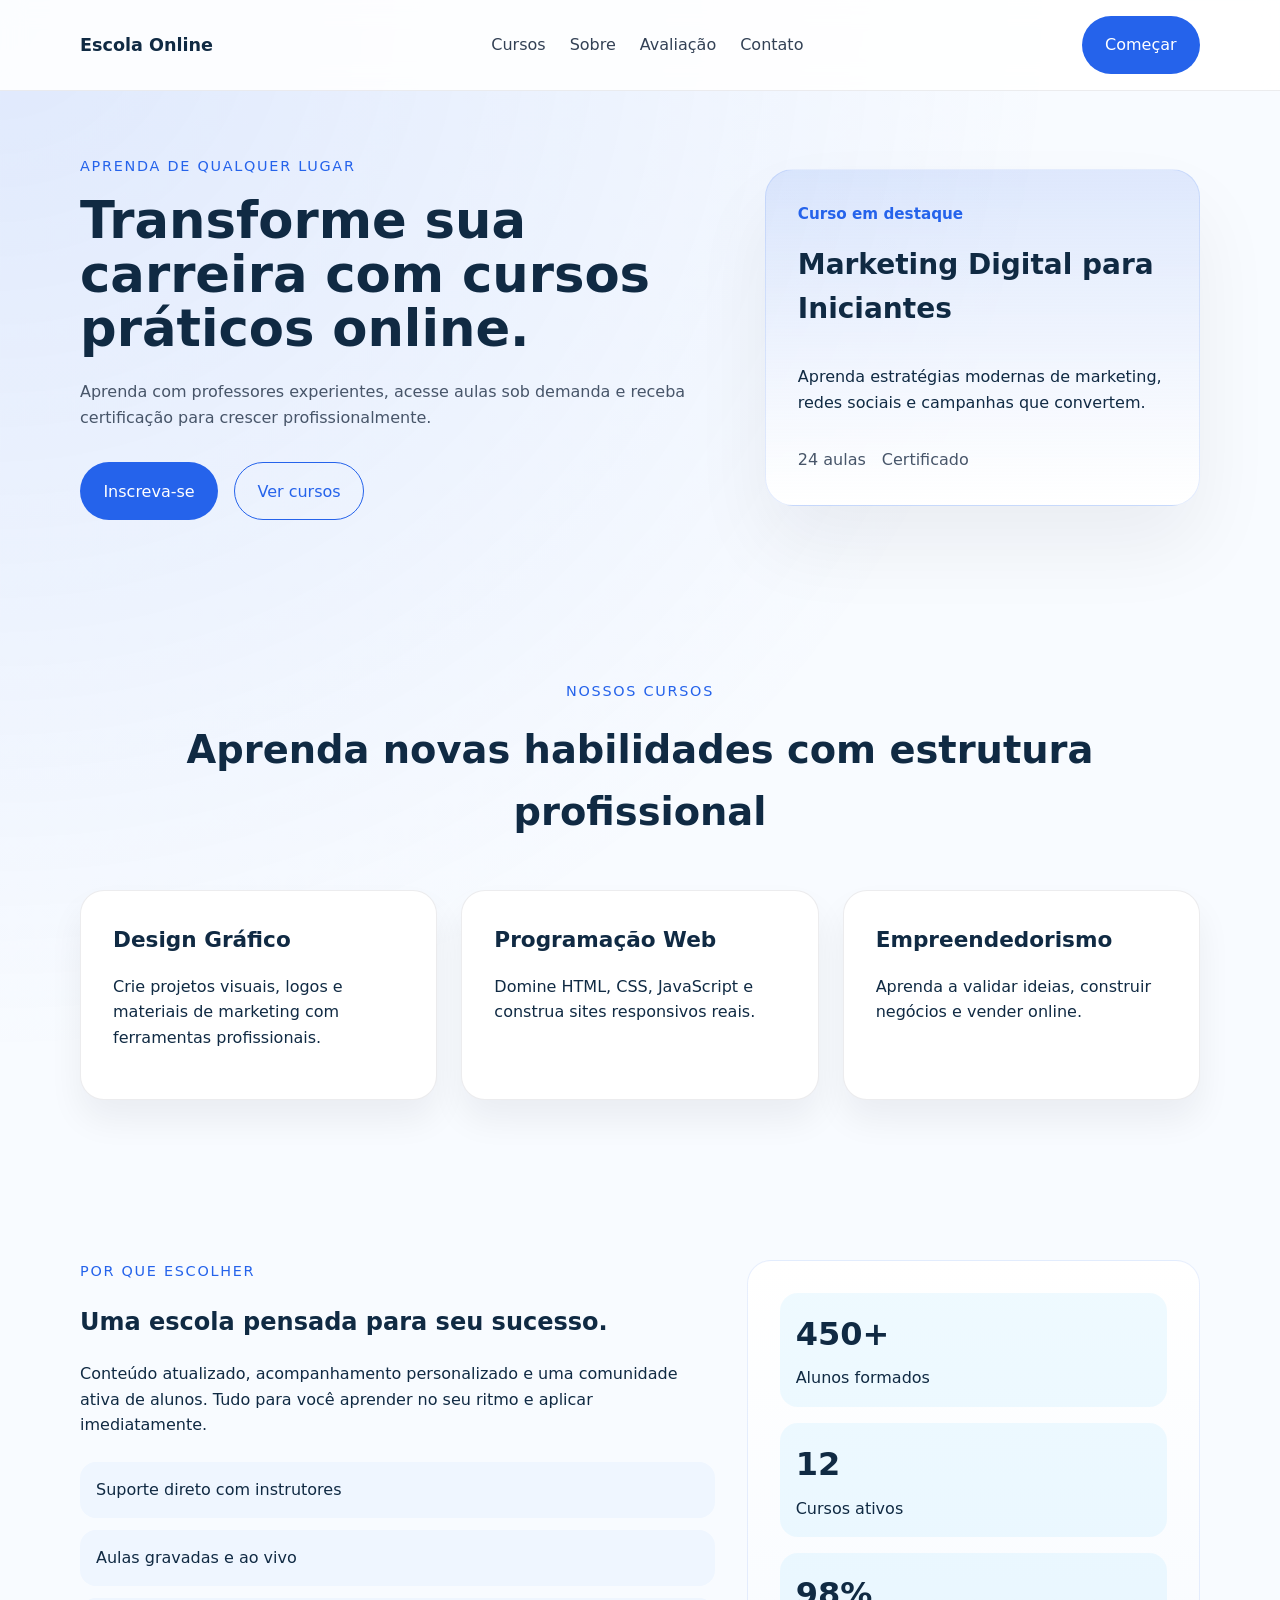
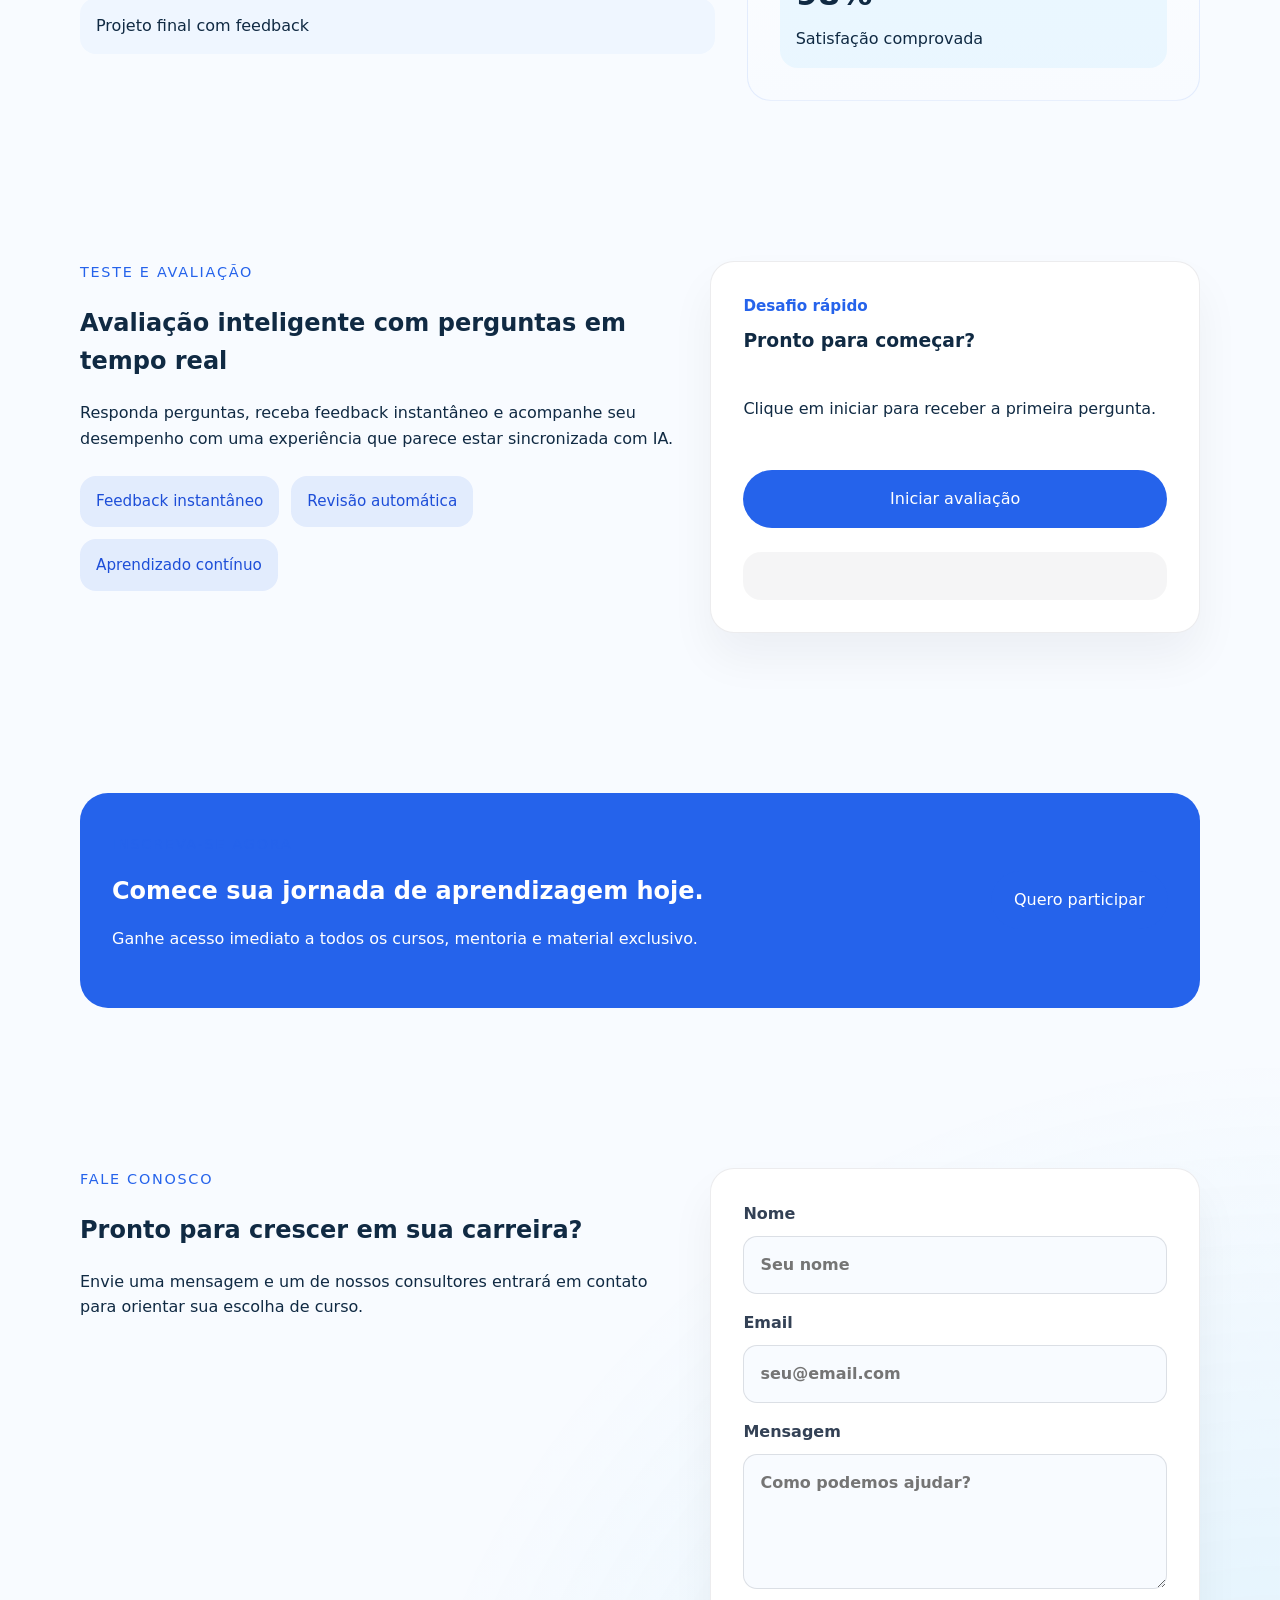
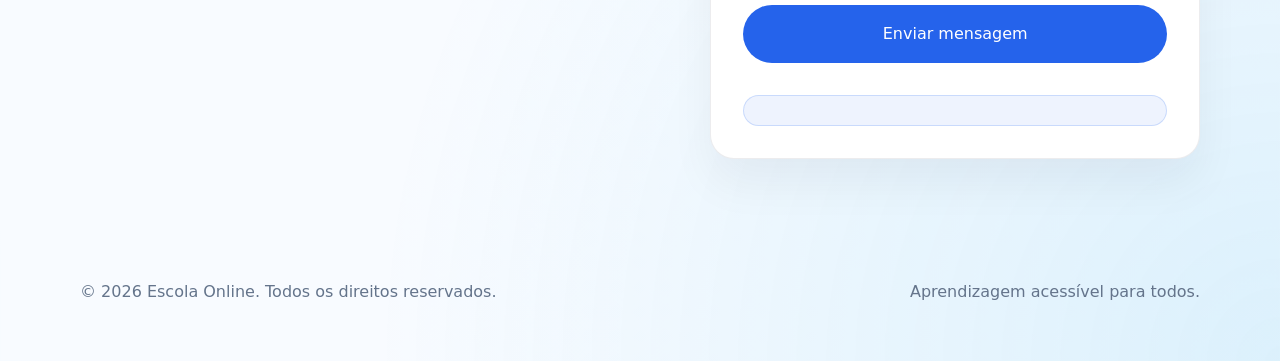
==== index.html @ cf2384f6 "primeiro commit" ====
<!DOCTYPE html>
<html lang="pt-BR">
<head>
    <meta charset="UTF-8">
    <meta name="viewport" content="width=device-width, initial-scale=1.0">
    <title>Escola Online</title>
    <link rel="stylesheet" href="style.css">
</head>
<body>
    <header class="site-header">
        <div class="container header-inner">
            <a class="brand" href="#home">Escola Online</a>
            <nav class="nav-links">
                <a href="#cursos">Cursos</a>
                <a href="#sobre">Sobre</a>
                <a href="#avaliacao">Avaliação</a>
                <a href="#contato">Contato</a>
            </nav>
            <a class="btn btn-primary" href="#inscricao">Começar</a>
        </div>
    </header>

    <main>
        <section id="home" class="hero section">
            <div class="container hero-content">
                <div>
                    <p class="eyebrow">Aprenda de qualquer lugar</p>
                    <h1>Transforme sua carreira com cursos práticos online.</h1>
                    <p class="hero-text">Aprenda com professores experientes, acesse aulas sob demanda e receba certificação para crescer profissionalmente.</p>
                    <div class="hero-actions">
                        <a class="btn btn-primary" href="#inscricao">Inscreva-se</a>
                        <a class="btn btn-outline" href="#cursos">Ver cursos</a>
                    </div>
                </div>
                <div class="hero-card">
                    <div class="hero-card-inner">
                        <p class="card-title">Curso em destaque</p>
                        <h2>Marketing Digital para Iniciantes</h2>
                        <p>Aprenda estratégias modernas de marketing, redes sociais e campanhas que convertem.</p>
                        <div class="course-meta">
                            <span>24 aulas</span>
                            <span>Certificado</span>
                        </div>
                    </div>
                </div>
            </div>
        </section>

        <section id="cursos" class="section courses">
            <div class="container">
                <div class="section-header">
                    <p class="eyebrow">Nossos cursos</p>
                    <h2>Aprenda novas habilidades com estrutura profissional</h2>
                </div>
                <div class="grid cards-grid">
                    <article class="card">
                        <h3>Design Gráfico</h3>
                        <p>Crie projetos visuais, logos e materiais de marketing com ferramentas profissionais.</p>
                    </article>
                    <article class="card">
                        <h3>Programação Web</h3>
                        <p>Domine HTML, CSS, JavaScript e construa sites responsivos reais.</p>
                    </article>
                    <article class="card">
                        <h3>Empreendedorismo</h3>
                        <p>Aprenda a validar ideias, construir negócios e vender online.</p>
                    </article>
                </div>
            </div>
        </section>

        <section id="sobre" class="section about">
            <div class="container about-grid">
                <div>
                    <p class="eyebrow">Por que escolher</p>
                    <h2>Uma escola pensada para seu sucesso.</h2>
                    <p>Conteúdo atualizado, acompanhamento personalizado e uma comunidade ativa de alunos. Tudo para você aprender no seu ritmo e aplicar imediatamente.</p>
                    <ul class="features-list">
                        <li>Suporte direto com instrutores</li>
                        <li>Aulas gravadas e ao vivo</li>
                        <li>Projeto final com feedback</li>
                    </ul>
                </div>
                <div class="stats-card">
                    <div class="stat"><strong>450+</strong><span>Alunos formados</span></div>
                    <div class="stat"><strong>12</strong><span>Cursos ativos</span></div>
                    <div class="stat"><strong>98%</strong><span>Satisfação comprovada</span></div>
                </div>
            </div>
        </section>

        <section id="avaliacao" class="section assessment">
            <div class="container assessment-grid">
                <div>
                    <p class="eyebrow">Teste e avaliação</p>
                    <h2>Avaliação inteligente com perguntas em tempo real</h2>
                    <p>Responda perguntas, receba feedback instantâneo e acompanhe seu desempenho com uma experiência que parece estar sincronizada com IA.</p>
                    <div class="assessment-meta">
                        <span>Feedback instantâneo</span>
                        <span>Revisão automática</span>
                        <span>Aprendizado contínuo</span>
                    </div>
                </div>
                <div class="quiz-card">
                    <div class="quiz-header">
                        <p class="card-title">Desafio rápido</p>
                        <h3 id="quiz-status">Pronto para começar?</h3>
                    </div>
                    <div id="quiz-area" class="quiz-area">
                        <p class="quiz-prompt">Clique em iniciar para receber a primeira pergunta.</p>
                        <div id="quiz-options" class="quiz-options"></div>
                        <button class="btn btn-primary" id="quiz-action" type="button">Iniciar avaliação</button>
                    </div>
                    <div id="quiz-result" class="quiz-result" aria-live="polite"></div>
                </div>
            </div>
        </section>

        <section id="inscricao" class="section signup">
            <div class="container signup-card">
                <div>
                    <p class="eyebrow">Inscreva-se agora</p>
                    <h2>Comece sua jornada de aprendizagem hoje.</h2>
                    <p>Ganhe acesso imediato a todos os cursos, mentoria e material exclusivo.</p>
                </div>
                <a class="btn btn-primary" href="#contato">Quero participar</a>
            </div>
        </section>

        <section id="contato" class="section contact">
            <div class="container contact-grid">
                <div>
                    <p class="eyebrow">Fale conosco</p>
                    <h2>Pronto para crescer em sua carreira?</h2>
                    <p>Envie uma mensagem e um de nossos consultores entrará em contato para orientar sua escolha de curso.</p>
                </div>
                <form id="contact-form" class="contact-form">
                    <label>
                        Nome
                        <input type="text" placeholder="Seu nome" required>
                    </label>
                    <label>
                        Email
                        <input type="email" placeholder="seu@email.com" required>
                    </label>
                    <label>
                        Mensagem
                        <textarea rows="4" placeholder="Como podemos ajudar?" required></textarea>
                    </label>
                    <button class="btn btn-primary" type="submit">Enviar mensagem</button>
                    <div id="form-message" class="form-message" aria-live="polite"></div>
                </form>
            </div>
        </section>
    </main>

    <footer class="site-footer">
        <div class="container footer-inner">
            <p>© <span id="year">2026</span> Escola Online. Todos os direitos reservados.</p>
            <p>Aprendizagem acessível para todos.</p>
        </div>
    </footer>
    <script src="script.js"></script>
</body>
</html>
---- style.css ----
/* Estilos básicos para a escola online */
:root {
    color-scheme: light;
    font-family: Inter, system-ui, sans-serif;
    font-size: 16px;
    line-height: 1.6;
    color: #102a43;
    background: #f8fbff;
    accent-color: #2563eb;
}

* {
    box-sizing: border-box;
}

html, body {
    margin: 0;
    min-height: 100%;
}

body {
    background: radial-gradient(circle at top left, rgba(37, 99, 235, 0.12), transparent 28%),
                radial-gradient(circle at bottom right, rgba(14, 165, 233, 0.12), transparent 24%),
                #f8fbff;
}

img, svg {
    max-width: 100%;
    display: block;
}

a {
    color: inherit;
    text-decoration: none;
}

button, input, textarea, a.btn {
    font: inherit;
}

.container {
    width: min(1120px, calc(100% - 2rem));
    margin: 0 auto;
}

.site-header {
    background: rgba(255, 255, 255, 0.88);
    position: sticky;
    top: 0;
    z-index: 50;
    backdrop-filter: blur(12px);
    border-bottom: 1px solid rgba(15, 23, 42, 0.08);
}

.header-inner {
    display: flex;
    align-items: center;
    justify-content: space-between;
    gap: 1rem;
    padding: 1rem 0;
}

.brand {
    font-weight: 700;
    font-size: 1.1rem;
}

.nav-links {
    display: flex;
    gap: 1.5rem;
    flex-wrap: wrap;
}

.nav-links a {
    color: #334155;
    transition: color 0.2s ease;
}

.nav-links a:hover {
    color: #2563eb;
}

.btn {
    display: inline-flex;
    align-items: center;
    justify-content: center;
    padding: 0.95rem 1.4rem;
    border-radius: 999px;
    border: 1px solid transparent;
    cursor: pointer;
    transition: transform 0.2s ease, background-color 0.2s ease, color 0.2s ease, box-shadow 0.2s ease;
}

.btn:hover {
    transform: translateY(-1px);
}

.btn-primary {
    background: #2563eb;
    color: #ffffff;
}

.btn-outline {
    background: transparent;
    color: #2563eb;
    border-color: #2563eb;
}

.section {
    padding: 5rem 0;
}

.hero {
    padding-top: 4rem;
}

.hero-content {
    display: grid;
    grid-template-columns: 1.2fr 0.8fr;
    gap: 2rem;
    align-items: center;
}

.eyebrow {
    margin: 0 0 1rem;
    font-size: 0.9rem;
    letter-spacing: 0.12em;
    text-transform: uppercase;
    color: #2563eb;
}

.hero h1 {
    margin: 0 0 1.5rem;
    font-size: clamp(2.5rem, 4vw, 4rem);
    line-height: 1.05;
}

.hero-text {
    max-width: 42rem;
    margin: 0 0 2rem;
    color: #475569;
}

.hero-actions {
    display: flex;
    gap: 1rem;
    flex-wrap: wrap;
}

.hero-card {
    background: linear-gradient(180deg, rgba(37, 99, 235, 0.12), #ffffff);
    border: 1px solid rgba(37, 99, 235, 0.12);
    border-radius: 28px;
    padding: 2rem;
    box-shadow: 0 40px 80px rgba(15, 23, 42, 0.06);
}

.hero-card-inner {
    display: grid;
    gap: 1rem;
}

.card-title {
    margin: 0;
    font-size: 0.95rem;
    font-weight: 700;
    color: #2563eb;
}

.hero-card h2 {
    margin: 0;
    font-size: 1.75rem;
}

.course-meta {
    display: flex;
    gap: 1rem;
    color: #475569;
}

.section-header {
    text-align: center;
    margin-bottom: 3rem;
}

.section-header h2 {
    margin: 0.5rem 0 0;
    font-size: clamp(2rem, 3vw, 2.75rem);
}

.cards-grid {
    display: grid;
    grid-template-columns: repeat(3, minmax(0, 1fr));
    gap: 1.5rem;
}

.card {
    padding: 2rem;
    border-radius: 24px;
    background: #ffffff;
    border: 1px solid rgba(15, 23, 42, 0.08);
    box-shadow: 0 20px 35px rgba(15, 23, 42, 0.06);
}

.card h3 {
    margin-top: 0;
    margin-bottom: 1rem;
    font-size: 1.35rem;
}

.about-grid {
    display: grid;
    grid-template-columns: 1.4fr 1fr;
    gap: 2rem;
    align-items: flex-start;
}

.assessment-grid {
    display: grid;
    grid-template-columns: 1.1fr 0.9fr;
    gap: 2rem;
    align-items: stretch;
}

.assessment-meta {
    display: flex;
    flex-wrap: wrap;
    gap: 0.75rem;
    margin-top: 1.5rem;
}

.assessment-meta span {
    background: rgba(37, 99, 235, 0.1);
    color: #1d4ed8;
    padding: 0.85rem 1rem;
    border-radius: 16px;
    font-size: 0.95rem;
}

.quiz-card {
    background: #ffffff;
    border: 1px solid rgba(15, 23, 42, 0.08);
    border-radius: 24px;
    padding: 2rem;
    box-shadow: 0 25px 45px rgba(15, 23, 42, 0.05);
    display: grid;
    gap: 1.5rem;
}

.quiz-header h3 {
    margin: 0.5rem 0 0;
}

.quiz-area {
    display: grid;
    gap: 1rem;
}

.quiz-options {
    display: grid;
    gap: 0.85rem;
}

.quiz-option {
    padding: 1rem 1rem;
    background: #f8fbff;
    border: 1px solid rgba(37, 99, 235, 0.18);
    border-radius: 16px;
    cursor: pointer;
    transition: background-color 0.2s ease, transform 0.2s ease;
}

.quiz-option:hover {
    background: rgba(37, 99, 235, 0.12);
}

.quiz-option.selected {
    border-color: #2563eb;
    background: rgba(37, 99, 235, 0.18);
}

.quiz-result {
    min-height: 3rem;
    padding: 1rem;
    border-radius: 18px;
    background: rgba(15, 23, 42, 0.04);
    color: #334155;
    font-weight: 600;
}

.features-list {
    list-style: none;
    padding: 0;
    margin: 1.5rem 0 0;
    display: grid;
    gap: 0.75rem;
}

.features-list li {
    background: #eff6ff;
    padding: 0.95rem 1rem;
    border-radius: 16px;
}

.stats-card {
    display: grid;
    gap: 1rem;
    background: linear-gradient(180deg, #ffffff 0%, #f8fbff 100%);
    border: 1px solid rgba(37, 99, 235, 0.1);
    border-radius: 24px;
    padding: 2rem;
}

.stat {
    display: grid;
    gap: 0.35rem;
    padding: 1rem;
    border-radius: 18px;
    background: rgba(56, 189, 248, 0.08);
}

.stat strong {
    font-size: 2rem;
    display: block;
}

.signup-card {
    display: flex;
    flex-wrap: wrap;
    justify-content: space-between;
    gap: 1.5rem;
    align-items: center;
    background: #2563eb;
    border-radius: 28px;
    color: #ffffff;
    padding: 2.5rem 2rem;
}

.signup-card h2 {
    margin: 0 0 0.75rem;
}

.contact-grid {
    display: grid;
    grid-template-columns: 1.1fr 0.9fr;
    gap: 2rem;
    align-items: start;
}

.contact-form {
    display: grid;
    gap: 1rem;
    background: #ffffff;
    padding: 2rem;
    border-radius: 24px;
    border: 1px solid rgba(15, 23, 42, 0.08);
    box-shadow: 0 25px 45px rgba(15, 23, 42, 0.05);
}

.contact-form label {
    display: grid;
    gap: 0.6rem;
    color: #334155;
    font-weight: 600;
}

.contact-form input,
.contact-form textarea {
    width: 100%;
    border: 1px solid rgba(15, 23, 42, 0.12);
    border-radius: 14px;
    padding: 0.95rem 1rem;
    color: #102a43;
    background: #f8fbff;
}

.contact-form textarea {
    resize: vertical;
}

.form-message {
    margin-top: 1rem;
    padding: 1rem 1rem 0.85rem;
    border-radius: 16px;
    background: rgba(37, 99, 235, 0.08);
    color: #1d4ed8;
    border: 1px solid rgba(37, 99, 235, 0.18);
    font-size: 0.95rem;
}

.site-footer {
    padding: 1.5rem 0 2.5rem;
}

.footer-inner {
    display: flex;
    justify-content: space-between;
    gap: 1rem;
    color: #64748b;
    flex-wrap: wrap;
}

@media (max-width: 900px) {
    .hero-content,
    .about-grid,
    .contact-grid {
        grid-template-columns: 1fr;
    }

    .cards-grid {
        grid-template-columns: 1fr;
    }
}

@media (max-width: 680px) {
    .header-inner {
        flex-direction: column;
        align-items: stretch;
    }

    .nav-links {
        justify-content: center;
    }

    .hero {
        padding-top: 2rem;
    }

    .signup-card {
        text-align: center;
        justify-content: center;
    }
}
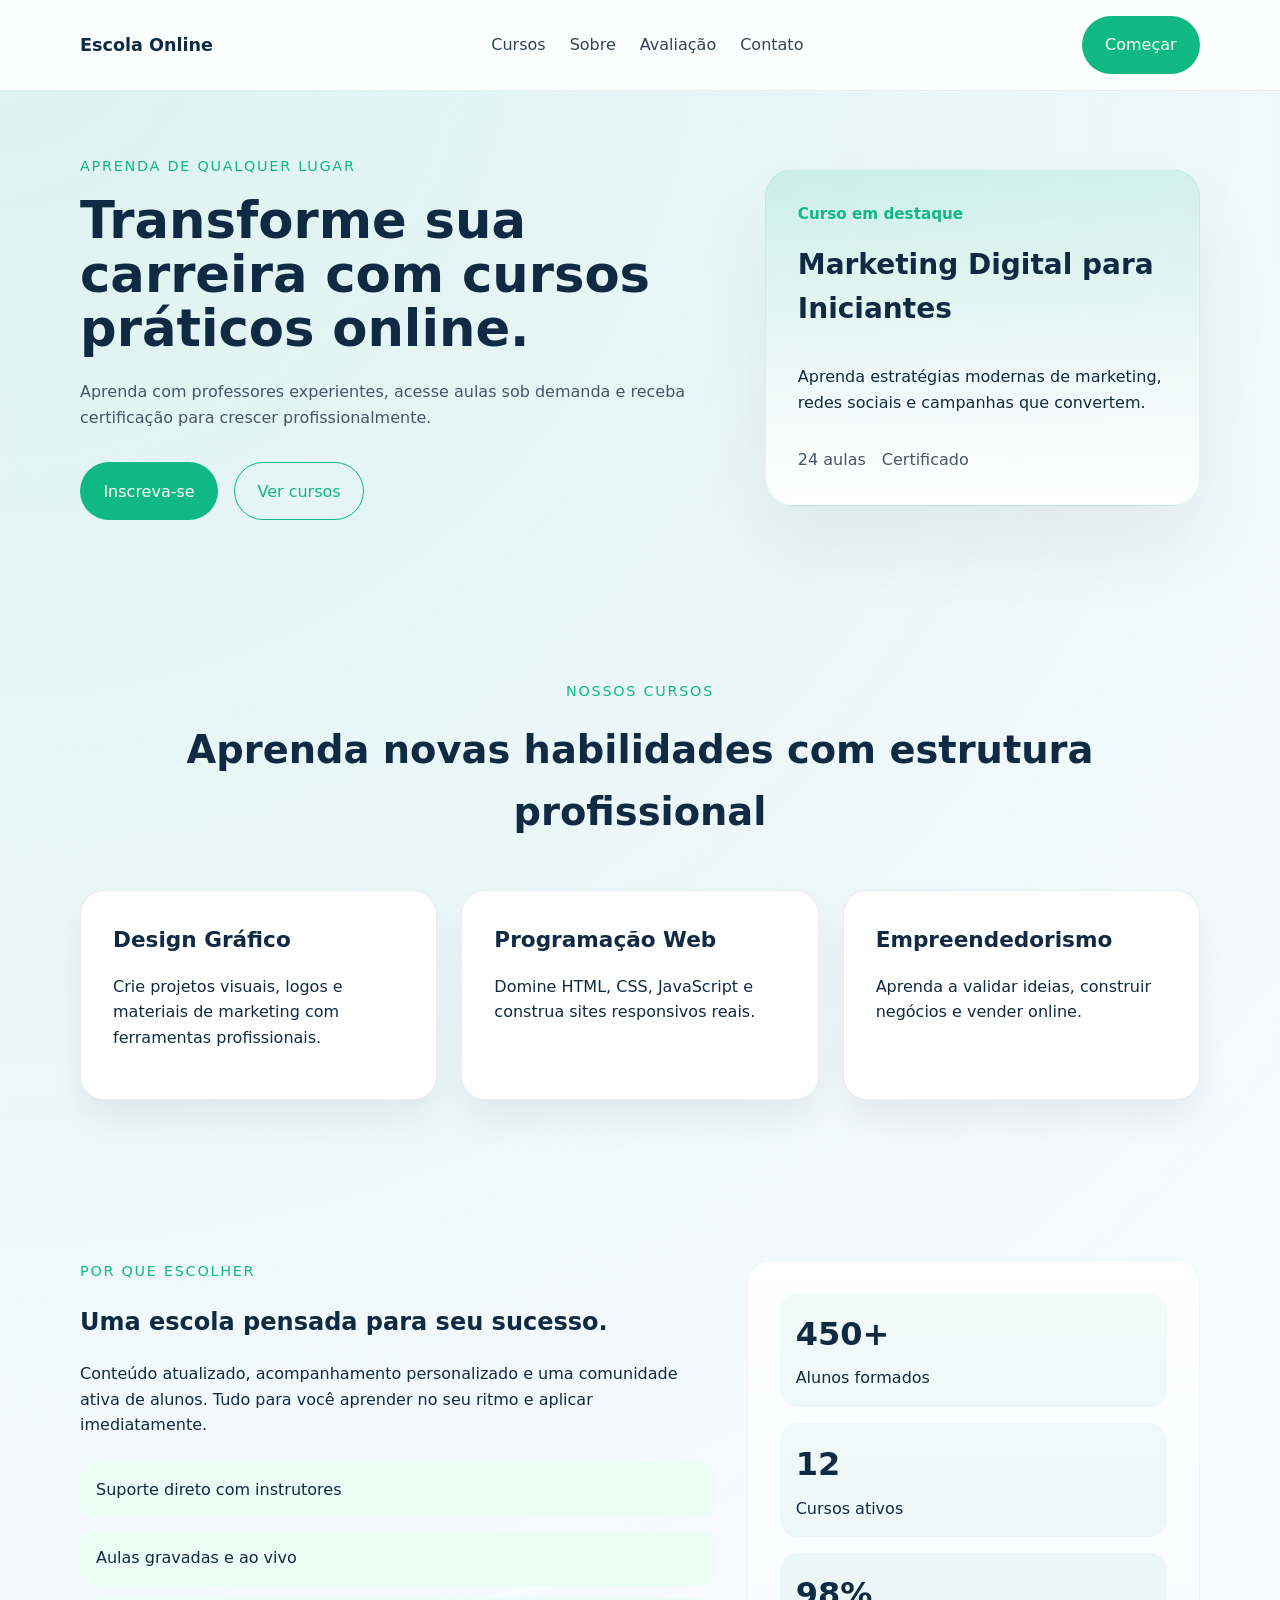
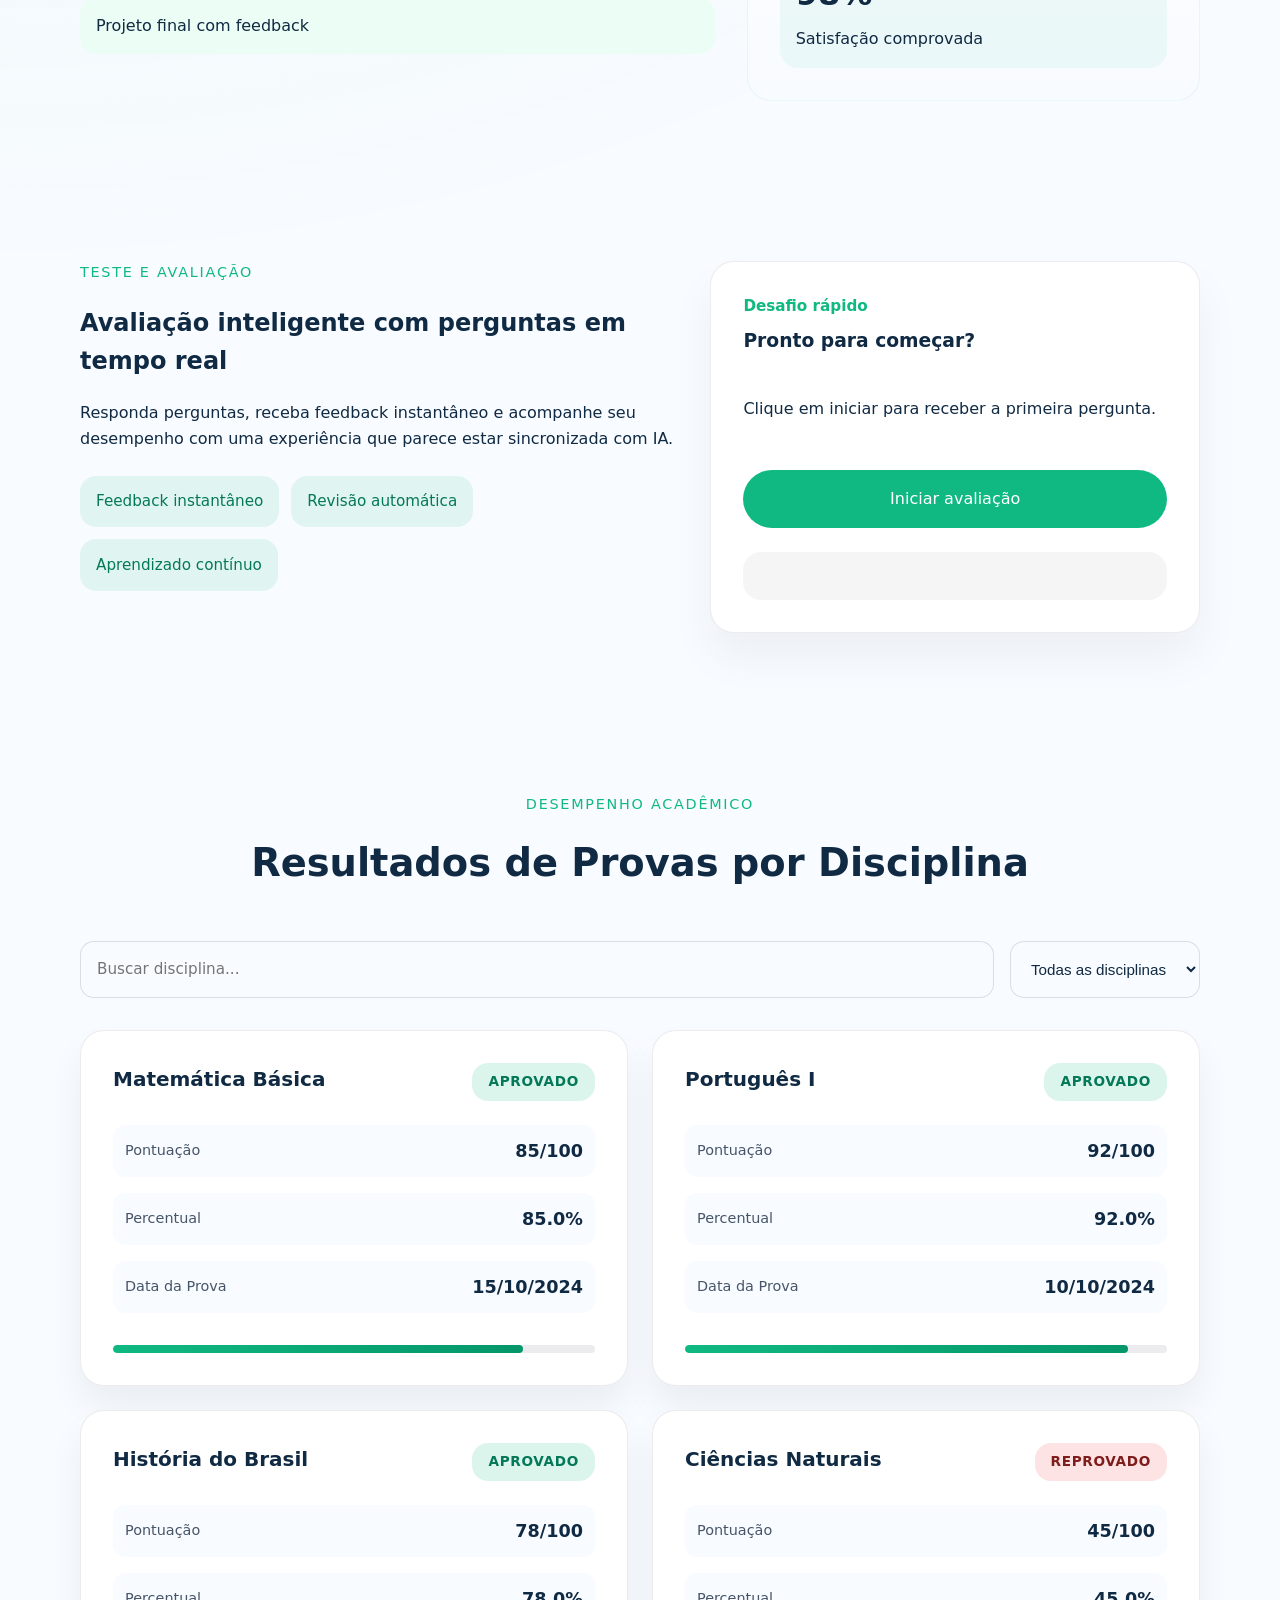
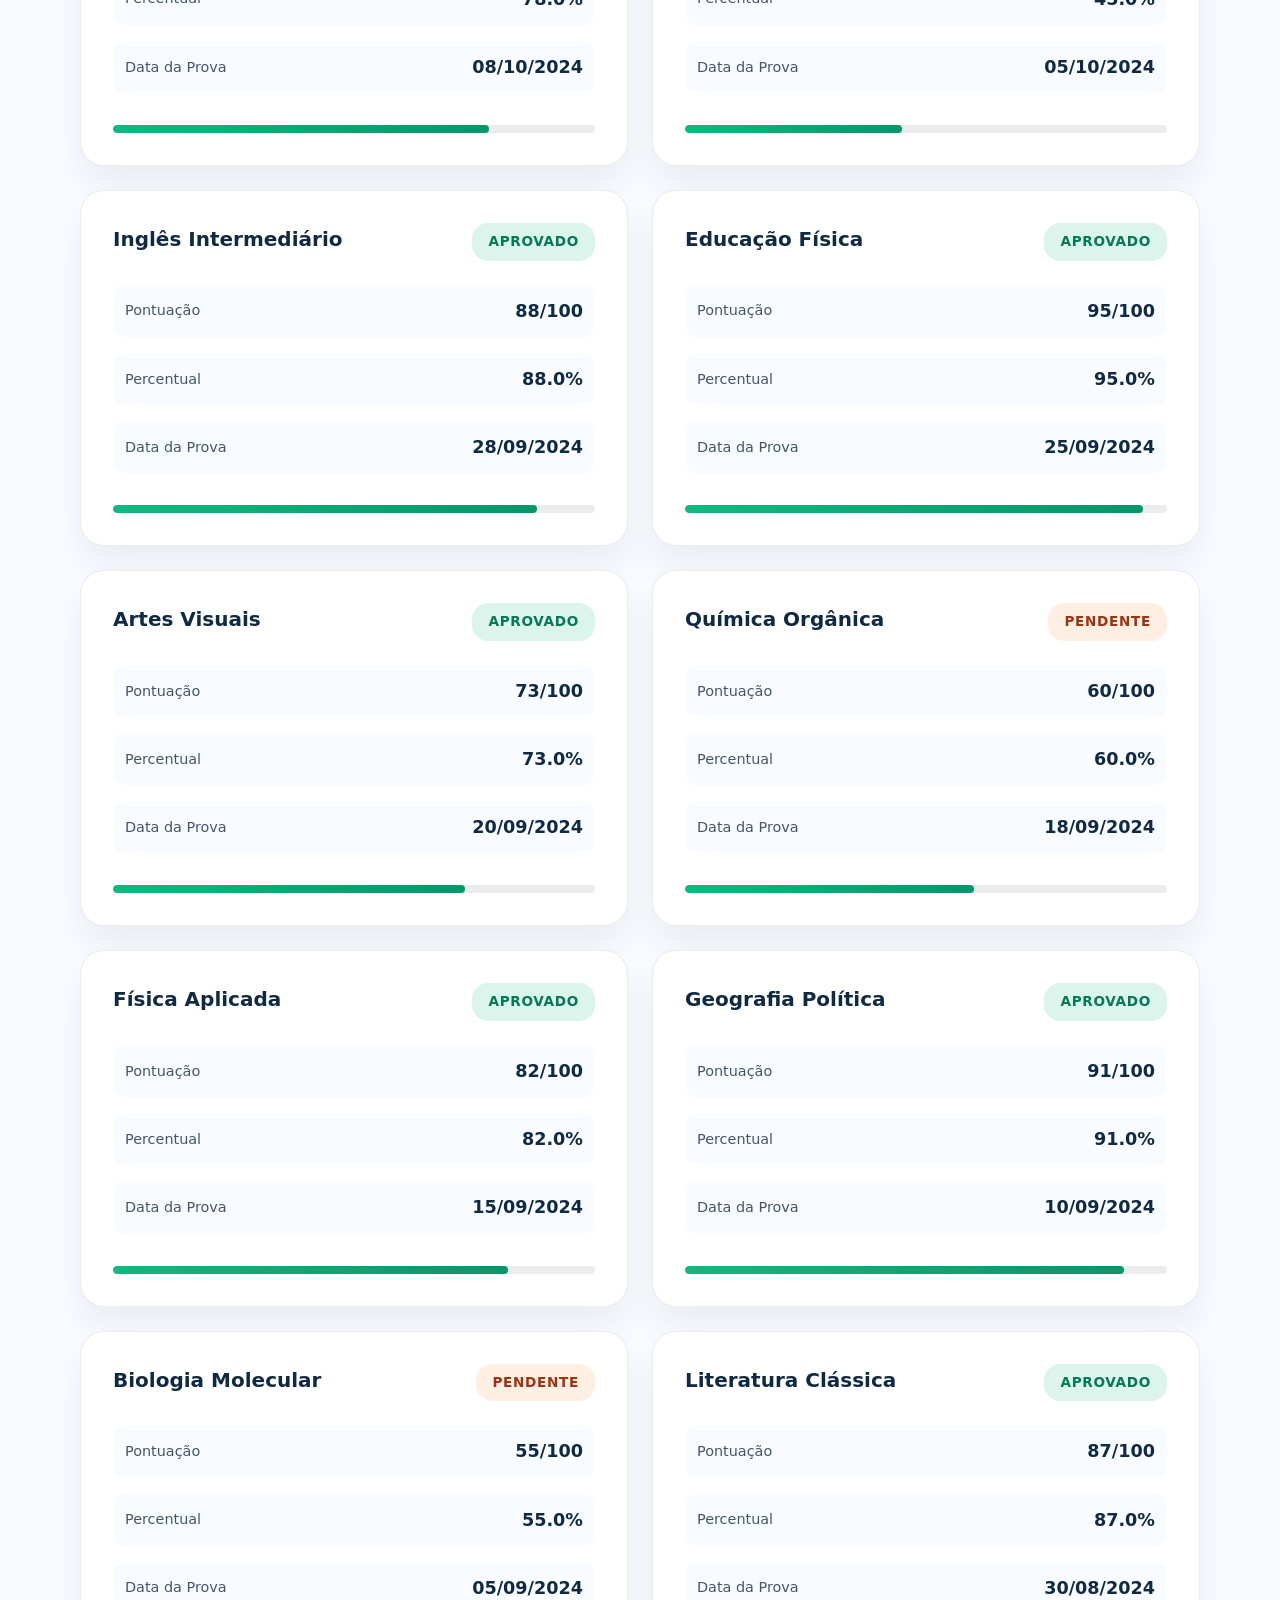
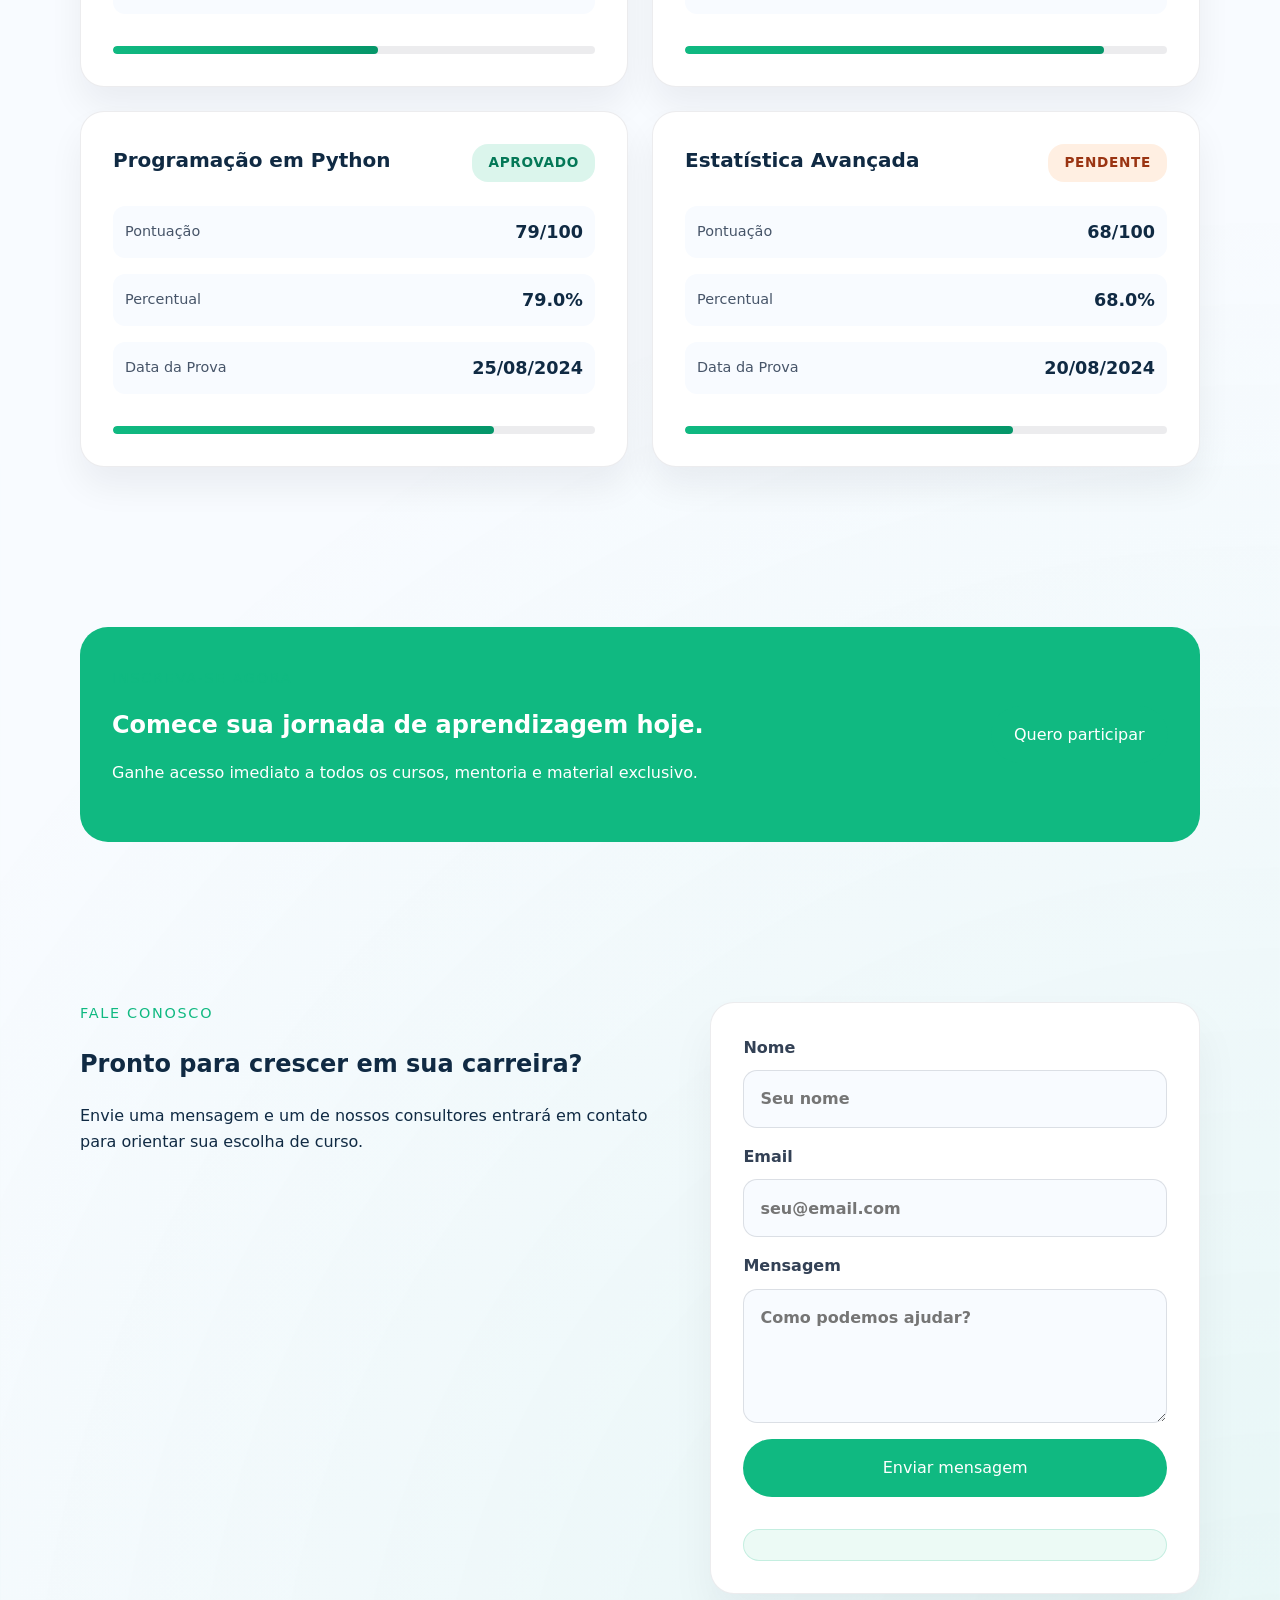
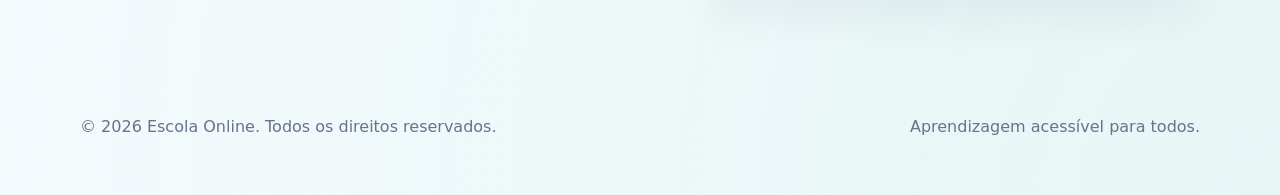
==== commit 5f01e946: "Atualização" ====
--- a/index.html
+++ b/index.html
@@ -116,6 +116,25 @@
             </div>
         </section>
 
+        <section id="resultados" class="section results">
+            <div class="container">
+                <div class="section-header">
+                    <p class="eyebrow">Desempenho acadêmico</p>
+                    <h2>Resultados de Provas por Disciplina</h2>
+                </div>
+                <div class="results-controls">
+                    <input type="text" id="search-discipline" class="search-input" placeholder="Buscar disciplina...">
+                    <select id="filter-status" class="filter-select">
+                        <option value="">Todas as disciplinas</option>
+                        <option value="aprovado">Aprovado</option>
+                        <option value="pendente">Pendente</option>
+                        <option value="reprovado">Reprovado</option>
+                    </select>
+                </div>
+                <div id="results-container" class="results-grid"></div>
+            </div>
+        </section>
+
         <section id="inscricao" class="section signup">
             <div class="container signup-card">
                 <div>
--- a/style.css
+++ b/style.css
@@ -6,7 +6,7 @@
     line-height: 1.6;
     color: #102a43;
     background: #f8fbff;
-    accent-color: #2563eb;
+    accent-color: #10b981;
 }
 
 * {
@@ -19,8 +19,8 @@
 }
 
 body {
-    background: radial-gradient(circle at top left, rgba(37, 99, 235, 0.12), transparent 28%),
-                radial-gradient(circle at bottom right, rgba(14, 165, 233, 0.12), transparent 24%),
+    background: radial-gradient(circle at top left, rgba(16, 185, 129, 0.12), transparent 28%),
+                radial-gradient(circle at bottom right, rgba(16, 185, 129, 0.08), transparent 24%),
                 #f8fbff;
 }
 
@@ -77,7 +77,7 @@
 }
 
 .nav-links a:hover {
-    color: #2563eb;
+    color: #10b981;
 }
 
 .btn {
@@ -96,14 +96,14 @@
 }
 
 .btn-primary {
-    background: #2563eb;
+    background: #10b981;
     color: #ffffff;
 }
 
 .btn-outline {
     background: transparent;
-    color: #2563eb;
-    border-color: #2563eb;
+    color: #10b981;
+    border-color: #10b981;
 }
 
 .section {
@@ -126,7 +126,7 @@
     font-size: 0.9rem;
     letter-spacing: 0.12em;
     text-transform: uppercase;
-    color: #2563eb;
+    color: #10b981;
 }
 
 .hero h1 {
@@ -148,8 +148,8 @@
 }
 
 .hero-card {
-    background: linear-gradient(180deg, rgba(37, 99, 235, 0.12), #ffffff);
-    border: 1px solid rgba(37, 99, 235, 0.12);
+    background: linear-gradient(180deg, rgba(16, 185, 129, 0.12), #ffffff);
+    border: 1px solid rgba(16, 185, 129, 0.12);
     border-radius: 28px;
     padding: 2rem;
     box-shadow: 0 40px 80px rgba(15, 23, 42, 0.06);
@@ -164,7 +164,7 @@
     margin: 0;
     font-size: 0.95rem;
     font-weight: 700;
-    color: #2563eb;
+    color: #10b981;
 }
 
 .hero-card h2 {
@@ -230,8 +230,8 @@
 }
 
 .assessment-meta span {
-    background: rgba(37, 99, 235, 0.1);
-    color: #1d4ed8;
+    background: rgba(16, 185, 129, 0.1);
+    color: #047857;
     padding: 0.85rem 1rem;
     border-radius: 16px;
     font-size: 0.95rem;
@@ -264,19 +264,19 @@
 .quiz-option {
     padding: 1rem 1rem;
     background: #f8fbff;
-    border: 1px solid rgba(37, 99, 235, 0.18);
+    border: 1px solid rgba(16, 185, 129, 0.18);
     border-radius: 16px;
     cursor: pointer;
     transition: background-color 0.2s ease, transform 0.2s ease;
 }
 
 .quiz-option:hover {
-    background: rgba(37, 99, 235, 0.12);
+    background: rgba(16, 185, 129, 0.12);
 }
 
 .quiz-option.selected {
-    border-color: #2563eb;
-    background: rgba(37, 99, 235, 0.18);
+    border-color: #10b981;
+    background: rgba(16, 185, 129, 0.18);
 }
 
 .quiz-result {
@@ -297,7 +297,7 @@
 }
 
 .features-list li {
-    background: #eff6ff;
+    background: #ecfdf5;
     padding: 0.95rem 1rem;
     border-radius: 16px;
 }
@@ -306,7 +306,7 @@
     display: grid;
     gap: 1rem;
     background: linear-gradient(180deg, #ffffff 0%, #f8fbff 100%);
-    border: 1px solid rgba(37, 99, 235, 0.1);
+    border: 1px solid rgba(16, 185, 129, 0.08);
     border-radius: 24px;
     padding: 2rem;
 }
@@ -316,7 +316,7 @@
     gap: 0.35rem;
     padding: 1rem;
     border-radius: 18px;
-    background: rgba(56, 189, 248, 0.08);
+    background: rgba(16, 185, 129, 0.06);
 }
 
 .stat strong {
@@ -330,7 +330,7 @@
     justify-content: space-between;
     gap: 1.5rem;
     align-items: center;
-    background: #2563eb;
+    background: #10b981;
     border-radius: 28px;
     color: #ffffff;
     padding: 2.5rem 2rem;
@@ -382,9 +382,9 @@
     margin-top: 1rem;
     padding: 1rem 1rem 0.85rem;
     border-radius: 16px;
-    background: rgba(37, 99, 235, 0.08);
-    color: #1d4ed8;
-    border: 1px solid rgba(37, 99, 235, 0.18);
+    background: rgba(16, 185, 129, 0.08);
+    color: #047857;
+    border: 1px solid rgba(16, 185, 129, 0.18);
     font-size: 0.95rem;
 }
 
@@ -400,9 +400,159 @@
     flex-wrap: wrap;
 }
 
-@media (max-width: 900px) {
-    .hero-content,
-    .about-grid,
+/* Estilos para Resultados de Provas */
+.results-controls {
+    display: flex;
+    gap: 1rem;
+    margin-bottom: 2rem;
+    flex-wrap: wrap;
+}
+
+.search-input,
+.filter-select {
+    padding: 0.95rem 1rem;
+    border: 1px solid rgba(15, 23, 42, 0.12);
+    border-radius: 14px;
+    font-size: 0.95rem;
+    background: #f8fbff;
+    color: #102a43;
+    transition: border-color 0.2s ease, box-shadow 0.2s ease;
+}
+
+.search-input {
+    flex: 1;
+    min-width: 200px;
+}
+
+.filter-select {
+    min-width: 180px;
+}
+
+.search-input:focus,
+.filter-select:focus {
+    outline: none;
+    border-color: #10b981;
+    box-shadow: 0 0 0 3px rgba(16, 185, 129, 0.1);
+}
+
+.results-grid {
+    display: grid;
+    grid-template-columns: repeat(2, minmax(0, 1fr));
+    gap: 1.5rem;
+}
+
+.result-card {
+    background: #ffffff;
+    border: 1px solid rgba(15, 23, 42, 0.08);
+    border-radius: 24px;
+    padding: 2rem;
+    box-shadow: 0 20px 35px rgba(15, 23, 42, 0.06);
+    transition: transform 0.2s ease, box-shadow 0.2s ease, border-color 0.2s ease;
+}
+
+.result-card:hover {
+    transform: translateY(-4px);
+    box-shadow: 0 25px 45px rgba(15, 23, 42, 0.1);
+}
+
+.result-header {
+    display: flex;
+    justify-content: space-between;
+    align-items: start;
+    margin-bottom: 1.5rem;
+}
+
+.result-title {
+    margin: 0;
+    font-size: 1.25rem;
+    font-weight: 700;
+    color: #102a43;
+}
+
+.result-status {
+    padding: 0.5rem 1rem;
+    border-radius: 16px;
+    font-size: 0.85rem;
+    font-weight: 600;
+    text-transform: uppercase;
+    letter-spacing: 0.05em;
+}
+
+.result-status.aprovado {
+    background: rgba(16, 185, 129, 0.15);
+    color: #047857;
+}
+
+.result-status.pendente {
+    background: rgba(251, 146, 60, 0.15);
+    color: #9a3412;
+}
+
+.result-status.reprovado {
+    background: rgba(239, 68, 68, 0.15);
+    color: #7f1d1d;
+}
+
+.result-details {
+    display: grid;
+    gap: 1rem;
+}
+
+.result-item {
+    display: flex;
+    justify-content: space-between;
+    align-items: center;
+    padding: 0.75rem;
+    background: #f8fbff;
+    border-radius: 12px;
+}
+
+.result-label {
+    color: #475569;
+    font-size: 0.9rem;
+}
+
+.result-value {
+    font-weight: 600;
+    color: #102a43;
+    font-size: 1.1rem;
+}
+
+.result-progress {
+    width: 100%;
+    height: 8px;
+    background: rgba(15, 23, 42, 0.08);
+    border-radius: 999px;
+    overflow: hidden;
+    margin-top: 0.5rem;
+}
+
+.result-progress-bar {
+    height: 100%;
+    background: linear-gradient(90deg, #10b981, #059669);
+    border-radius: 999px;
+    transition: width 0.3s ease;
+}
+
+@media (max-width: 768px) {
+    .results-grid {
+        grid-template-columns: 1fr;
+    }
+
+    .results-controls {
+        flex-direction: column;
+    }
+
+    .search-input,
+    .filter-select {
+        width: 100%;
+    }
+
+    .result-header {
+        flex-direction: column;
+        gap: 0.5rem;
+    }
+
     .contact-grid {
         grid-template-columns: 1fr;
     }
